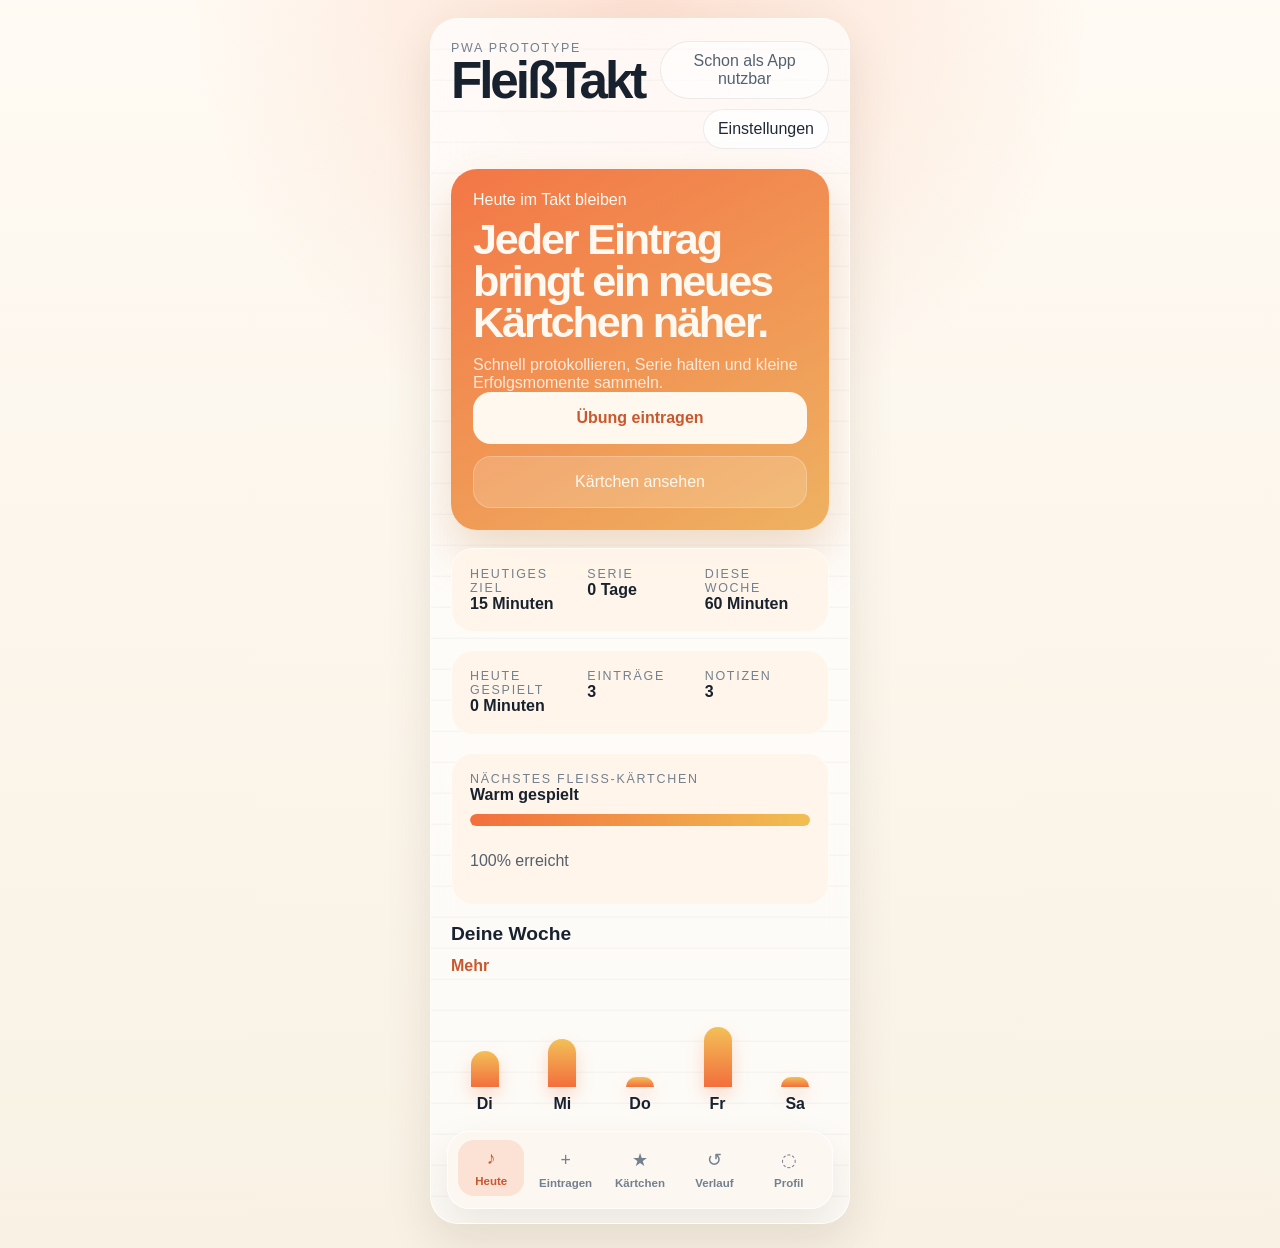
==== index.html @ 3c7abda9 "Initial" ====
<!doctype html>
<html lang="de">
  <head>
    <meta charset="UTF-8" />
    <meta
      name="viewport"
      content="width=device-width, initial-scale=1.0, viewport-fit=cover"
    />
    <meta name="theme-color" content="#f26f3d" />
    <meta
      name="description"
      content="FleißTakt motiviert Musikschüler, ihre tägliche Übezeit zu protokollieren und Fleiß-Kärtchen zu sammeln."
    />
    <link rel="stylesheet" href="./styles.css" />
    <link rel="manifest" href="./manifest.webmanifest" />
    <link rel="icon" href="./icons/icon-192.svg" />
    <title>FleißTakt</title>
  </head>
  <body>
    <div id="root"></div>
    <script src="./version.js"></script>
    <script type="module" src="./app.js"></script>
  </body>
  </html>
---- styles.css ----
:root {
  font-family: "Trebuchet MS", "Segoe UI", sans-serif;
  color: #18222f;
  background:
    radial-gradient(circle at top, rgba(242, 111, 61, 0.18), transparent 32%),
    linear-gradient(180deg, #fffaf3 0%, #f8f1e4 100%);
  color-scheme: light;
  font-synthesis: none;
  text-rendering: optimizeLegibility;
  -webkit-font-smoothing: antialiased;
  -moz-osx-font-smoothing: grayscale;
  --bg-soft: rgba(255, 255, 255, 0.66);
  --surface: rgba(255, 252, 247, 0.82);
  --surface-strong: rgba(255, 248, 238, 0.96);
  --surface-warm: rgba(255, 245, 234, 0.96);
  --ink-soft: #53616f;
  --ink-faint: #73808e;
  --ink-strong: #1f2a36;
  --line: rgba(24, 34, 47, 0.1);
  --accent: #f26f3d;
  --accent-deep: #ca572d;
  --accent-wash: rgba(242, 111, 61, 0.16);
  --gold: #f0c15b;
  --mint: #88c6b0;
  --sky: #8ab6e6;
  --shadow: 0 18px 45px rgba(86, 58, 34, 0.12);
}

* {
  box-sizing: border-box;
}

html,
body,
#root {
  margin: 0;
  min-height: 100%;
}

body {
  min-height: 100vh;
}

button,
input,
select,
textarea {
  font: inherit;
}

button {
  border: 0;
  cursor: pointer;
}

.app-shell {
  min-height: 100vh;
  padding: 18px 14px calc(24px + env(safe-area-inset-bottom));
}

.app-frame {
  position: relative;
  min-height: calc(100vh - 36px);
  border: 1px solid rgba(255, 255, 255, 0.5);
  border-radius: 28px;
  background: var(--bg-soft);
  box-shadow: var(--shadow);
  backdrop-filter: blur(18px);
  overflow: hidden;
}

.app-frame::before {
  content: "";
  position: absolute;
  inset: 0;
  background:
    linear-gradient(135deg, rgba(255, 255, 255, 0.28), transparent 42%),
    repeating-linear-gradient(
      180deg,
      transparent 0,
      transparent 29px,
      rgba(24, 34, 47, 0.03) 30px,
      rgba(24, 34, 47, 0.03) 31px
    );
  pointer-events: none;
}

.topbar,
.screen-area,
.bottom-nav,
.toast {
  position: relative;
  z-index: 1;
}

.topbar {
  display: flex;
  justify-content: space-between;
  align-items: flex-start;
  gap: 16px;
  padding: 22px 20px 12px;
}

.topbar-actions {
  display: grid;
  gap: 10px;
  justify-items: end;
}

.topbar h1 {
  margin: 2px 0 0;
  font-size: clamp(2rem, 7vw, 3.2rem);
  line-height: 0.92;
  letter-spacing: -0.06em;
}

.eyebrow,
.label,
.reward-state {
  margin: 0;
  color: var(--ink-faint);
  font-size: 0.78rem;
  text-transform: uppercase;
  letter-spacing: 0.14em;
}

.ghost-button,
.secondary-button,
.text-button,
.pill,
.nav-item {
  transition:
    transform 180ms ease,
    background-color 180ms ease,
    color 180ms ease,
    border-color 180ms ease;
}

.ghost-button {
  padding: 10px 14px;
  border-radius: 999px;
  background: rgba(255, 255, 255, 0.82);
  color: var(--ink-strong);
  border: 1px solid rgba(24, 34, 47, 0.08);
}

.ghost-button.is-disabled {
  background: rgba(255, 255, 255, 0.58);
  color: var(--ink-soft);
  cursor: default;
}

.screen-area {
  padding: 8px 20px 110px;
}

.screen {
  display: grid;
  gap: 18px;
  animation: screen-in 320ms ease;
}

.hero-panel {
  padding: 22px;
  border-radius: 26px;
  background:
    linear-gradient(150deg, rgba(242, 111, 61, 0.95), rgba(236, 168, 78, 0.88)),
    var(--surface-strong);
  color: #fff9f2;
  box-shadow: 0 24px 50px rgba(190, 104, 35, 0.24);
}

.hero-panel h2 {
  margin: 10px 0 12px;
  font-size: clamp(1.8rem, 8vw, 2.7rem);
  line-height: 0.96;
  letter-spacing: -0.05em;
}

.hero-kicker {
  line-height: 1.15;
}

.hero-kicker,
.hero-copy,
.section-head p,
.history-row p,
.reward-card p,
.profile-line span {
  margin: 0;
}

.hero-copy,
.section-head p,
.history-row p,
.reward-card p {
  color: rgba(255, 249, 242, 0.84);
}

.hero-actions,
.daily-focus,
.section-head,
.profile-stack,
.history-list,
.field,
.card-grid,
.mentor-notes,
.mentor-panel,
.mentor-actions,
.settings-form {
  display: grid;
  gap: 12px;
}

.primary-button,
.secondary-button,
.save-button {
  min-height: 52px;
  border-radius: 18px;
  padding: 14px 18px;
}

.primary-button {
  background: #fff8ee;
  color: var(--accent-deep);
  font-weight: 700;
}

.secondary-button {
  background: rgba(255, 248, 238, 0.18);
  color: #fff8ee;
  border: 1px solid rgba(255, 248, 238, 0.26);
}

.daily-focus,
.progress-band,
.screen-log,
.screen-history,
.screen-profile {
  padding: 18px;
  border-radius: 22px;
  background: var(--surface-warm);
  border: 1px solid rgba(255, 255, 255, 0.6);
}

.daily-focus {
  grid-template-columns: repeat(3, 1fr);
}

.daily-focus div {
  min-width: 0;
}

.daily-focus strong,
.progress-copy strong,
.bar-column strong,
.history-row strong,
.profile-line strong {
  font-size: 1rem;
  line-height: 1.15;
  overflow-wrap: break-word;
}

.progress-band {
  display: grid;
  gap: 10px;
}

.progress-track {
  height: 12px;
  border-radius: 999px;
  background: rgba(24, 34, 47, 0.08);
  overflow: hidden;
}

.progress-track span {
  display: block;
  height: 100%;
  border-radius: inherit;
  background: linear-gradient(90deg, var(--accent), #f1be53);
}

.progress-note,
.field,
.section-head p,
.history-row p,
.profile-line span,
.field span {
  color: var(--ink-soft);
}

.mini-timeline {
  display: grid;
  gap: 12px;
}

.section-head {
  align-items: end;
}

.section-head h2,
.section-head h3 {
  margin: 0;
  font-size: 1.2rem;
  line-height: 1.15;
}

.text-button {
  justify-self: start;
  padding: 0;
  background: transparent;
  color: var(--accent-deep);
  font-weight: 700;
}

.timeline-bars {
  display: grid;
  grid-template-columns: repeat(5, 1fr);
  gap: 10px;
  align-items: end;
  min-height: 126px;
}

.bar-column {
  display: grid;
  justify-items: center;
  gap: 8px;
}

.bar-fill {
  width: 100%;
  max-width: 28px;
  border-radius: 999px 999px 12px 12px;
  background: linear-gradient(180deg, #f3c057 0%, #f26f3d 100%);
  box-shadow: 0 8px 18px rgba(242, 111, 61, 0.24);
}

.field {
  gap: 10px;
}

.field span {
  color: var(--ink-soft);
  font-weight: 700;
}

select,
textarea,
input[type="text"],
input[type="range"] {
  width: 100%;
}

select,
textarea,
input[type="text"] {
  padding: 14px 16px;
  border: 1px solid var(--line);
  border-radius: 16px;
  background: rgba(255, 255, 255, 0.7);
  color: #23303d;
}

textarea {
  resize: vertical;
}

input[type="range"] {
  accent-color: var(--accent);
}

.range-value {
  color: var(--accent-deep);
}

.pill-row {
  display: flex;
  flex-wrap: wrap;
  gap: 10px;
}

.pill {
  padding: 11px 14px;
  border-radius: 999px;
  background: rgba(255, 255, 255, 0.72);
  color: var(--ink-soft);
  border: 1px solid transparent;
}

.pill.is-active {
  background: var(--accent);
  color: white;
}

.card-grid {
  grid-template-columns: repeat(2, minmax(0, 1fr));
  align-items: stretch;
}

.album-strip {
  display: grid;
  grid-template-columns: repeat(2, minmax(0, 1fr));
  gap: 10px;
}

.album-chip {
  display: grid;
  gap: 6px;
  padding: 12px 14px;
  border-radius: 18px;
  border: 1px solid rgba(255, 255, 255, 0.55);
  box-shadow: 0 8px 18px rgba(59, 65, 75, 0.08);
}

.album-chip span {
  font-size: 1.2rem;
}

.album-chip strong {
  font-size: 0.82rem;
}

.album-chip.is-locked {
  opacity: 0.6;
  filter: grayscale(0.3);
}

.reward-card {
  min-height: 188px;
  padding: 14px;
  border-radius: 22px;
  display: grid;
  align-content: start;
  gap: 6px;
  color: #1f2a36;
  box-shadow: 0 16px 24px rgba(59, 65, 75, 0.08);
  position: relative;
  overflow: hidden;
  border: 1px solid rgba(24, 34, 47, 0.06);
}

.reward-card h3 {
  margin: 0;
  font-size: 1rem;
  line-height: 1.1;
  color: var(--ink-strong);
}

.reward-topline {
  display: grid;
  grid-template-columns: minmax(0, 1fr) fit-content(58px);
  align-items: start;
  gap: 6px;
  padding-right: 2px;
}

.reward-rarity {
  padding: 4px 7px;
  border-radius: 999px;
  background: rgba(255, 255, 255, 0.88);
  color: var(--ink-strong);
  font-size: 0.62rem;
  text-transform: uppercase;
  letter-spacing: 0.04em;
  white-space: nowrap;
  justify-self: end;
}

.reward-symbol {
  position: absolute;
  top: 50px;
  right: 14px;
  font-size: 1.65rem;
  line-height: 1;
  color: rgba(31, 42, 54, 0.88);
  opacity: 0.72;
}

.reward-copy {
  display: grid;
  gap: 6px;
  max-width: calc(100% - 60px);
  padding-top: 26px;
}

.reward-progress {
  color: rgba(31, 42, 54, 0.72);
  font-weight: 700;
  line-height: 1.2;
}

.reward-card p {
  color: rgba(31, 42, 54, 0.8);
  overflow-wrap: break-word;
  line-height: 1.18;
}

.reward-state {
  min-width: 0;
  font-size: 0.7rem;
  letter-spacing: 0.04em;
  line-height: 1.08;
  max-width: none;
  overflow-wrap: normal;
  word-break: normal;
  hyphens: manual;
  text-wrap: balance;
}

.reward-card.is-locked {
  opacity: 0.6;
  filter: saturate(0.8);
}

.reward-card.is-unlocked::after {
  content: "";
  position: absolute;
  inset: auto -10% -30% auto;
  width: 90px;
  height: 90px;
  border-radius: 50%;
  background: rgba(255, 255, 255, 0.22);
}

@media (max-width: 380px) {
  .card-grid {
    gap: 8px;
  }

  .reward-card {
    min-height: 178px;
    padding: 12px;
  }

  .reward-copy {
    max-width: calc(100% - 54px);
    padding-top: 24px;
  }

  .reward-card h3 {
    font-size: 0.95rem;
  }

  .reward-rarity {
    font-size: 0.58rem;
  }

  .reward-symbol {
    right: 12px;
    font-size: 1.5rem;
  }
}

.accent-apricot {
  background: linear-gradient(180deg, #ffe2d3, #ffc7ad);
}

.accent-gold {
  background: linear-gradient(180deg, #ffeebf, #f4cf74);
}

.accent-sky {
  background: linear-gradient(180deg, #dbe9f8, #b7d4f0);
}

.accent-mint {
  background: linear-gradient(180deg, #def4ea, #b6e1cf);
}

.history-row,
.profile-line {
  display: flex;
  align-items: center;
  justify-content: space-between;
  gap: 16px;
  padding: 14px 0;
  border-bottom: 1px solid rgba(24, 34, 47, 0.08);
}

.history-row {
  align-items: flex-start;
}

.history-row div,
.profile-line span,
.profile-line strong {
  min-width: 0;
}

.history-row span,
.profile-line strong {
  text-align: right;
}

.history-row:last-child,
.profile-line:last-child {
  border-bottom: 0;
}

.mentor-panel {
  padding: 18px;
  border-radius: 22px;
  background: rgba(255, 250, 244, 0.92);
  border: 1px solid rgba(255, 255, 255, 0.7);
}

.mentor-card {
  padding: 14px 16px;
  border-radius: 18px;
  background: rgba(255, 255, 255, 0.88);
  color: var(--ink-soft);
  border: 1px solid rgba(24, 34, 47, 0.06);
}

.mentor-card strong {
  display: block;
  margin-bottom: 6px;
  color: #1f2a36;
}

.mentor-card p {
  margin: 0;
  line-height: 1.3;
}

.mentor-actions {
  grid-template-columns: repeat(2, minmax(0, 1fr));
}

.settings-dialog {
  width: min(92vw, 520px);
  border: 0;
  padding: 0;
  background: transparent;
}

.settings-dialog::backdrop {
  background: rgba(31, 42, 54, 0.34);
  backdrop-filter: blur(6px);
}

.settings-sheet {
  display: grid;
  gap: 18px;
  padding: 22px;
  border-radius: 26px;
  background: rgba(255, 249, 241, 0.98);
  border: 1px solid rgba(255, 255, 255, 0.82);
  box-shadow: 0 28px 48px rgba(31, 42, 54, 0.18);
}

.settings-block {
  display: grid;
  gap: 12px;
  padding: 18px;
  border-radius: 20px;
  background: rgba(255, 255, 255, 0.76);
  border: 1px solid rgba(24, 34, 47, 0.06);
}

.settings-block h3 {
  margin: 0;
  font-size: 1rem;
}

.settings-copy,
.settings-status {
  margin: 0;
  color: var(--ink-soft);
  line-height: 1.4;
}

.settings-status[data-state="ready"] {
  color: #176c43;
}

.settings-status[data-state="error"] {
  color: #a63d2f;
}

.settings-actions {
  display: grid;
  grid-template-columns: repeat(2, minmax(0, 1fr));
  gap: 10px;
}

.settings-actions-close {
  grid-template-columns: 1fr;
}

.settings-file-label {
  display: grid;
  place-items: center;
  text-align: center;
}

.secondary-action {
  min-height: 48px;
  padding: 12px 16px;
  border-radius: 16px;
  background: rgba(255, 255, 255, 0.92);
  color: var(--accent-deep);
  font-weight: 700;
  border: 1px solid rgba(24, 34, 47, 0.08);
}

.share-action {
  min-height: 48px;
  padding: 12px 16px;
  border-radius: 16px;
  background: rgba(255, 255, 255, 0.92);
  color: var(--accent-deep);
  font-weight: 700;
  border: 1px solid rgba(24, 34, 47, 0.08);
}

.bottom-nav {
  position: absolute;
  left: 16px;
  right: 16px;
  bottom: 14px;
  display: grid;
  grid-template-columns: repeat(5, 1fr);
  gap: 8px;
  padding: 10px;
  border-radius: 22px;
  background: rgba(252, 247, 240, 0.92);
  border: 1px solid rgba(255, 255, 255, 0.8);
  box-shadow: 0 18px 40px rgba(70, 47, 27, 0.1);
}

.nav-item {
  display: grid;
  justify-items: center;
  gap: 6px;
  padding: 8px 4px;
  border-radius: 16px;
  background: transparent;
  color: var(--ink-faint);
}

.nav-item span {
  font-size: 1.1rem;
}

.nav-item strong {
  font-size: 0.72rem;
  line-height: 1.1;
}

.nav-item.is-active {
  background: var(--accent-wash);
  color: var(--accent-deep);
  transform: translateY(-2px);
}

.toast {
  position: absolute;
  left: 20px;
  right: 20px;
  bottom: 104px;
  padding: 14px 16px;
  border-radius: 16px;
  background: #1f2a36;
  color: #fff9f2;
  box-shadow: 0 14px 28px rgba(31, 42, 54, 0.24);
  animation: toast-in 320ms ease;
}

.is-celebrating .hero-panel {
  animation: pulse 520ms ease;
}

@keyframes screen-in {
  from {
    opacity: 0;
    transform: translateY(10px);
  }

  to {
    opacity: 1;
    transform: translateY(0);
  }
}

@keyframes toast-in {
  from {
    opacity: 0;
    transform: translateY(12px);
  }

  to {
    opacity: 1;
    transform: translateY(0);
  }
}

@keyframes pulse {
  0%,
  100% {
    transform: scale(1);
  }

  50% {
    transform: scale(1.015);
  }
}

@media (min-width: 700px) {
  .app-shell {
    display: grid;
    place-items: center;
  }

  .app-frame {
    width: 420px;
    min-height: 860px;
  }
}

@media (max-width: 380px) {
  .screen-area {
    padding: 8px 16px 110px;
  }

  .topbar {
    padding: 18px 16px 10px;
  }

  .hero-panel,
  .daily-focus,
  .progress-band,
  .screen-log,
  .screen-history,
  .screen-profile,
  .mentor-panel {
    padding: 14px;
    border-radius: 20px;
  }

  .hero-panel h2 {
    font-size: 1.55rem;
  }

  .daily-focus {
    grid-template-columns: 1fr;
    gap: 10px;
  }

  .daily-focus strong,
  .progress-copy strong,
  .history-row strong,
  .profile-line strong {
    font-size: 0.95rem;
  }

  .history-row,
  .profile-line {
    gap: 10px;
    padding: 12px 0;
  }

  .history-row p,
  .profile-line span,
  .section-head p,
  .mentor-card p {
    font-size: 0.92rem;
  }

  .bottom-nav {
    left: 12px;
    right: 12px;
    bottom: 12px;
    gap: 4px;
    padding: 8px;
  }

  .nav-item {
    gap: 4px;
    padding: 8px 2px;
  }

  .nav-item strong {
    font-size: 0.66rem;
  }

  .mentor-actions {
    grid-template-columns: 1fr;
  }

  .topbar-actions,
  .settings-actions {
    grid-template-columns: 1fr;
  }

  .topbar-actions {
    justify-items: stretch;
  }
}
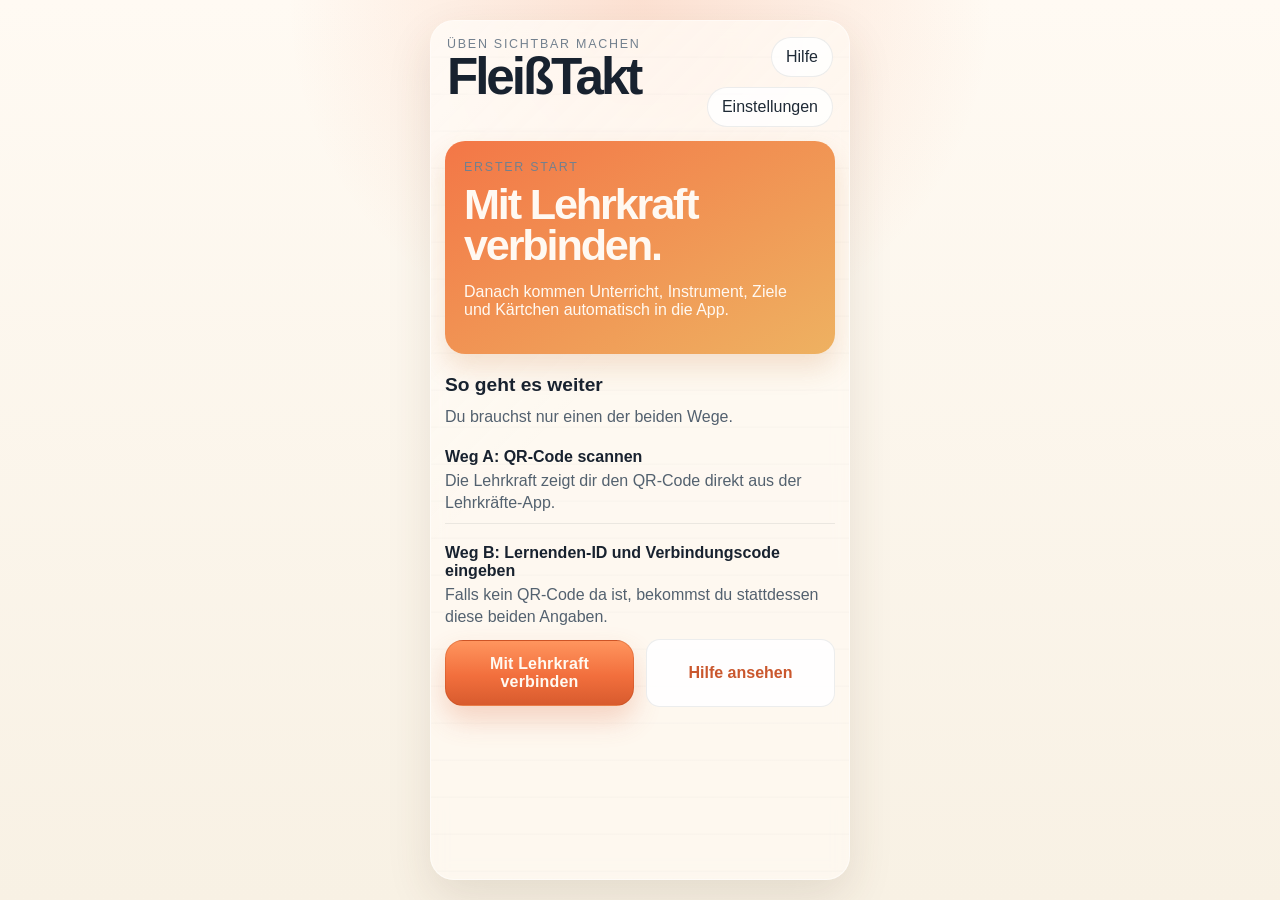
==== commit 1c3a711c: "Pilot!" ====
--- a/index.html
+++ b/index.html
@@ -9,11 +9,12 @@
     <meta name="theme-color" content="#f26f3d" />
     <meta
       name="description"
-      content="FleißTakt motiviert Musikschüler, ihre tägliche Übezeit zu protokollieren und Fleiß-Kärtchen zu sammeln."
+      content="FleißTakt motiviert Musiklernende, ihre tägliche Übezeit zu protokollieren und Fleiß-Kärtchen zu sammeln."
     />
     <link rel="stylesheet" href="./styles.css" />
     <link rel="manifest" href="./manifest.webmanifest" />
-    <link rel="icon" href="./icons/icon-192.svg" />
+    <link rel="icon" type="image/svg+xml" href="./icons/favicon.svg" />
+    <link rel="alternate icon" href="./icons/icon-192.svg" />
     <title>FleißTakt</title>
   </head>
   <body>
--- a/styles.css
+++ b/styles.css
@@ -41,6 +41,10 @@
   min-height: 100vh;
 }
 
+body.is-modal-open {
+  overflow: hidden;
+}
+
 button,
 input,
 select,
@@ -55,17 +59,17 @@
 
 .app-shell {
   min-height: 100vh;
-  padding: 18px 14px calc(24px + env(safe-area-inset-bottom));
+  padding: 0 0 calc(10px + env(safe-area-inset-bottom));
 }
 
 .app-frame {
   position: relative;
-  min-height: calc(100vh - 36px);
-  border: 1px solid rgba(255, 255, 255, 0.5);
-  border-radius: 28px;
-  background: var(--bg-soft);
-  box-shadow: var(--shadow);
-  backdrop-filter: blur(18px);
+  min-height: 100vh;
+  border: 0;
+  border-radius: 0;
+  background: rgba(255, 250, 243, 0.72);
+  box-shadow: none;
+  backdrop-filter: blur(8px);
   overflow: hidden;
 }
 
@@ -78,9 +82,9 @@
     repeating-linear-gradient(
       180deg,
       transparent 0,
-      transparent 29px,
-      rgba(24, 34, 47, 0.03) 30px,
-      rgba(24, 34, 47, 0.03) 31px
+      transparent 35px,
+      rgba(24, 34, 47, 0.016) 36px,
+      rgba(24, 34, 47, 0.016) 37px
     );
   pointer-events: none;
 }
@@ -97,8 +101,8 @@
   display: flex;
   justify-content: space-between;
   align-items: flex-start;
-  gap: 16px;
-  padding: 22px 20px 12px;
+  gap: 12px;
+  padding: 16px 16px 8px;
 }
 
 .topbar-actions {
@@ -151,23 +155,23 @@
 }
 
 .screen-area {
-  padding: 8px 20px 110px;
+  padding: 6px 14px 100px;
 }
 
 .screen {
   display: grid;
-  gap: 18px;
+  gap: 14px;
   animation: screen-in 320ms ease;
 }
 
 .hero-panel {
-  padding: 22px;
-  border-radius: 26px;
+  padding: 19px;
+  border-radius: 20px;
   background:
     linear-gradient(150deg, rgba(242, 111, 61, 0.95), rgba(236, 168, 78, 0.88)),
     var(--surface-strong);
   color: #fff9f2;
-  box-shadow: 0 24px 50px rgba(190, 104, 35, 0.24);
+  box-shadow: 0 14px 28px rgba(190, 104, 35, 0.18);
 }
 
 .hero-panel h2 {
@@ -218,12 +222,52 @@
   min-height: 52px;
   border-radius: 18px;
   padding: 14px 18px;
+  margin: 1px 0;
 }
 
 .primary-button {
   background: #fff8ee;
   color: var(--accent-deep);
   font-weight: 700;
+}
+
+.connect-cta-button {
+  border: 1px solid rgba(177, 66, 20, 0.28);
+  background: linear-gradient(180deg, #ff955e 0%, #f26f3d 54%, #d85b2e 100%);
+  color: #fffaf2;
+  font-weight: 800;
+  letter-spacing: 0.01em;
+  box-shadow: 0 14px 28px rgba(216, 91, 46, 0.24);
+}
+
+.connect-cta-button:hover,
+.connect-cta-button:focus-visible {
+  transform: translateY(-1px);
+  box-shadow: 0 18px 32px rgba(216, 91, 46, 0.28);
+}
+
+.save-button {
+  display: inline-flex;
+  justify-content: center;
+  align-items: center;
+  width: 100%;
+  border: 1px solid rgba(155, 63, 27, 0.26);
+  background: linear-gradient(180deg, #ff8d57 0%, #f26f3d 52%, #d85b2e 100%);
+  color: #fffdf8;
+  font-weight: 800;
+  letter-spacing: 0.01em;
+  text-shadow: 0 1px 0 rgba(120, 43, 16, 0.24);
+  box-shadow:
+    0 18px 28px rgba(216, 91, 46, 0.28),
+    inset 0 1px 0 rgba(255, 255, 255, 0.24);
+}
+
+.save-button:hover,
+.save-button:focus-visible {
+  transform: translateY(-1px);
+  box-shadow:
+    0 22px 34px rgba(216, 91, 46, 0.34),
+    inset 0 1px 0 rgba(255, 255, 255, 0.3);
 }
 
 .secondary-button {
@@ -237,18 +281,57 @@
 .screen-log,
 .screen-history,
 .screen-profile {
-  padding: 18px;
-  border-radius: 22px;
-  background: var(--surface-warm);
-  border: 1px solid rgba(255, 255, 255, 0.6);
+  padding: 14px 0;
+  border-radius: 0;
+  background: transparent;
+  border: 0;
+}
+
+.stats-strip {
+  display: grid;
+  gap: 10px;
+}
+
+.stats-strip-primary {
+  grid-template-columns: repeat(3, minmax(0, 1fr));
+}
+
+.stat-pill {
+  min-width: 0;
+  padding: 12px 14px;
+  border-radius: 16px;
+  background: rgba(255, 255, 255, 0.78);
+  border: 1px solid rgba(24, 34, 47, 0.06);
+}
+
+.stat-pill strong,
+.stat-line strong {
+  font-size: 1rem;
+  line-height: 1.15;
+  overflow-wrap: break-word;
+}
+
+.stats-strip-secondary {
+  grid-template-columns: repeat(2, minmax(0, 1fr));
+  gap: 0 14px;
+}
+
+.stat-line {
+  min-width: 0;
+  padding: 10px 0 12px;
+  border-bottom: 1px solid rgba(24, 34, 47, 0.08);
 }
 
 .daily-focus {
   grid-template-columns: repeat(3, 1fr);
+  gap: 10px;
+  padding: 0;
 }
 
 .daily-focus div {
   min-width: 0;
+  padding: 10px 0 12px;
+  border-bottom: 1px solid rgba(24, 34, 47, 0.08);
 }
 
 .daily-focus strong,
@@ -264,6 +347,7 @@
 .progress-band {
   display: grid;
   gap: 10px;
+  padding: 4px 0 0;
 }
 
 .progress-track {
@@ -289,6 +373,13 @@
   color: var(--ink-soft);
 }
 
+.field-hint,
+.profile-note {
+  margin: 0;
+  color: var(--ink-faint);
+  line-height: 1.35;
+}
+
 .mini-timeline {
   display: grid;
   gap: 12px;
@@ -316,9 +407,9 @@
 .timeline-bars {
   display: grid;
   grid-template-columns: repeat(5, 1fr);
-  gap: 10px;
+  gap: 8px;
   align-items: end;
-  min-height: 126px;
+  min-height: 112px;
 }
 
 .bar-column {
@@ -344,6 +435,18 @@
   font-weight: 700;
 }
 
+.field-static {
+  width: 100%;
+  padding: 12px 14px;
+  border-radius: 14px;
+  border: 1px solid var(--line);
+  background: rgba(255, 255, 255, 0.68);
+  color: var(--ink);
+  min-height: 48px;
+  display: flex;
+  align-items: center;
+}
+
 select,
 textarea,
 input[type="text"],
@@ -354,10 +457,10 @@
 select,
 textarea,
 input[type="text"] {
-  padding: 14px 16px;
+  padding: 12px 14px;
   border: 1px solid var(--line);
-  border-radius: 16px;
-  background: rgba(255, 255, 255, 0.7);
+  border-radius: 14px;
+  background: rgba(255, 255, 255, 0.82);
   color: #23303d;
 }
 
@@ -380,7 +483,7 @@
 }
 
 .pill {
-  padding: 11px 14px;
+  padding: 9px 12px;
   border-radius: 999px;
   background: rgba(255, 255, 255, 0.72);
   color: var(--ink-soft);
@@ -395,21 +498,51 @@
 .card-grid {
   grid-template-columns: repeat(2, minmax(0, 1fr));
   align-items: stretch;
+  gap: 10px;
 }
 
 .album-strip {
   display: grid;
   grid-template-columns: repeat(2, minmax(0, 1fr));
-  gap: 10px;
+  gap: 8px;
+}
+
+.cards-hero {
+  display: grid;
+  gap: 12px;
+  padding: 14px;
+  border-radius: 20px;
+  background: rgba(255, 248, 238, 0.84);
+  border: 1px solid rgba(24, 34, 47, 0.06);
+}
+
+.cards-hero-copy {
+  display: grid;
+  gap: 6px;
+}
+
+.cards-hero-copy h3,
+.cards-hero-copy p {
+  margin: 0;
+}
+
+.cards-hero-copy h3 {
+  font-size: 1.3rem;
+  line-height: 1.02;
+  letter-spacing: -0.04em;
+}
+
+.cards-hero-copy p:last-child {
+  color: var(--ink-soft);
 }
 
 .album-chip {
   display: grid;
-  gap: 6px;
-  padding: 12px 14px;
-  border-radius: 18px;
+  gap: 4px;
+  padding: 10px 12px;
+  border-radius: 14px;
   border: 1px solid rgba(255, 255, 255, 0.55);
-  box-shadow: 0 8px 18px rgba(59, 65, 75, 0.08);
+  box-shadow: none;
 }
 
 .album-chip span {
@@ -427,13 +560,13 @@
 
 .reward-card {
   min-height: 188px;
-  padding: 14px;
-  border-radius: 22px;
+  padding: 12px;
+  border-radius: 18px;
   display: grid;
   align-content: start;
   gap: 6px;
   color: #1f2a36;
-  box-shadow: 0 16px 24px rgba(59, 65, 75, 0.08);
+  box-shadow: 0 10px 18px rgba(59, 65, 75, 0.06);
   position: relative;
   overflow: hidden;
   border: 1px solid rgba(24, 34, 47, 0.06);
@@ -495,6 +628,39 @@
   line-height: 1.18;
 }
 
+.reward-award-note {
+  margin-top: 6px;
+}
+
+.reward-award-note {
+  display: grid;
+  gap: 6px;
+  padding: 12px 14px;
+  border-radius: 18px;
+  background: rgba(255, 255, 255, 0.68);
+  border: 1px solid rgba(31, 42, 54, 0.08);
+  font-style: normal;
+  line-height: 1.45;
+  color: rgba(31, 42, 54, 0.78);
+}
+
+.reward-award-note span {
+  font-size: 0.72rem;
+  letter-spacing: 0.04em;
+  text-transform: uppercase;
+  color: rgba(31, 42, 54, 0.56);
+}
+
+.reward-award-note strong {
+  font-size: 0.88rem;
+  color: rgba(31, 42, 54, 0.88);
+}
+
+.reward-award-note p {
+  margin: 0;
+  color: rgba(31, 42, 54, 0.78);
+}
+
 .reward-state {
   min-width: 0;
   font-size: 0.7rem;
@@ -523,6 +689,11 @@
 }
 
 @media (max-width: 380px) {
+  .stats-strip-primary,
+  .stats-strip-secondary {
+    grid-template-columns: 1fr;
+  }
+
   .card-grid {
     gap: 8px;
   }
@@ -572,8 +743,8 @@
   display: flex;
   align-items: center;
   justify-content: space-between;
-  gap: 16px;
-  padding: 14px 0;
+  gap: 12px;
+  padding: 12px 0;
   border-bottom: 1px solid rgba(24, 34, 47, 0.08);
 }
 
@@ -598,18 +769,19 @@
 }
 
 .mentor-panel {
-  padding: 18px;
-  border-radius: 22px;
-  background: rgba(255, 250, 244, 0.92);
-  border: 1px solid rgba(255, 255, 255, 0.7);
+  padding: 6px 0 0;
+  border-radius: 0;
+  background: transparent;
+  border: 0;
 }
 
 .mentor-card {
-  padding: 14px 16px;
-  border-radius: 18px;
-  background: rgba(255, 255, 255, 0.88);
+  padding: 12px 0;
+  border-radius: 0;
+  background: transparent;
   color: var(--ink-soft);
-  border: 1px solid rgba(24, 34, 47, 0.06);
+  border: 0;
+  border-bottom: 1px solid rgba(24, 34, 47, 0.08);
 }
 
 .mentor-card strong {
@@ -627,11 +799,78 @@
   grid-template-columns: repeat(2, minmax(0, 1fr));
 }
 
+.feedback-panel,
+.feedback-question-list {
+  display: grid;
+  gap: 12px;
+}
+
+.feedback-question-card {
+  gap: 10px;
+}
+
+.feedback-scale {
+  display: grid;
+  grid-template-columns: repeat(5, minmax(0, 1fr));
+  gap: 8px;
+}
+
+.feedback-scale-button {
+  border: 1px solid rgba(24, 34, 47, 0.1);
+  border-radius: 14px;
+  padding: 10px 0;
+  background: rgba(255, 255, 255, 0.78);
+  color: var(--ink-strong);
+  font-weight: 700;
+}
+
+.feedback-scale-button.is-active {
+  background: rgba(242, 111, 61, 0.14);
+  border-color: rgba(242, 111, 61, 0.34);
+  color: var(--accent-deep);
+}
+
+.feedback-scale-labels {
+  display: flex;
+  justify-content: space-between;
+  gap: 12px;
+  font-size: 0.82rem;
+  color: var(--ink-soft);
+}
+
+.feedback-note.is-error {
+  color: #9a3d2d;
+}
+
+.feedback-submit-button {
+  background: linear-gradient(180deg, #5b86b6, #436b98);
+  color: #fffaf3;
+  border: 1px solid rgba(43, 68, 96, 0.9);
+  box-shadow: 0 12px 22px rgba(67, 107, 152, 0.28);
+  cursor: pointer;
+}
+
+.feedback-submit-button:hover,
+.feedback-submit-button:focus-visible {
+  background: linear-gradient(180deg, #678fbc, #4a739f);
+  box-shadow: 0 14px 24px rgba(67, 107, 152, 0.32);
+}
+
+.feedback-submit-button:disabled {
+  background: linear-gradient(180deg, #d7e2ee, #c7d5e4);
+  color: rgba(31, 42, 54, 0.6);
+  border-color: rgba(24, 34, 47, 0.1);
+  box-shadow: none;
+  cursor: default;
+}
+
 .settings-dialog {
   width: min(92vw, 520px);
+  max-height: calc(100vh - 32px);
   border: 0;
   padding: 0;
   background: transparent;
+  margin: auto;
 }
 
 .settings-dialog::backdrop {
@@ -641,26 +880,64 @@
 
 .settings-sheet {
   display: grid;
-  gap: 18px;
-  padding: 22px;
-  border-radius: 26px;
+  gap: 14px;
+  padding: 18px;
+  box-sizing: border-box;
+  border-radius: 22px;
   background: rgba(255, 249, 241, 0.98);
   border: 1px solid rgba(255, 255, 255, 0.82);
-  box-shadow: 0 28px 48px rgba(31, 42, 54, 0.18);
+  box-shadow: 0 18px 28px rgba(31, 42, 54, 0.14);
+  max-height: calc(100vh - 32px);
+  overflow-y: auto;
+  overflow-x: hidden;
+  scrollbar-gutter: stable;
+  overscroll-behavior: contain;
 }
 
 .settings-block {
   display: grid;
-  gap: 12px;
-  padding: 18px;
-  border-radius: 20px;
-  background: rgba(255, 255, 255, 0.76);
-  border: 1px solid rgba(24, 34, 47, 0.06);
+  gap: 10px;
+  padding: 0 0 14px;
+  border-radius: 0;
+  background: transparent;
+  border: 0;
+  border-bottom: 1px solid rgba(24, 34, 47, 0.08);
+}
+
+.settings-block-danger {
+  border-bottom-color: rgba(166, 61, 47, 0.16);
 }
 
 .settings-block h3 {
   margin: 0;
   font-size: 1rem;
+}
+
+.help-list {
+  display: grid;
+  gap: 10px;
+}
+
+.help-step {
+  display: grid;
+  gap: 4px;
+  padding: 10px 0;
+  border-bottom: 1px solid rgba(24, 34, 47, 0.08);
+}
+
+.help-step:last-child {
+  border-bottom: 0;
+  padding-bottom: 0;
+}
+
+.help-step strong,
+.help-step p {
+  margin: 0;
+}
+
+.help-step p {
+  color: var(--ink-soft);
+  line-height: 1.35;
 }
 
 .settings-copy,
@@ -670,6 +947,61 @@
   line-height: 1.4;
 }
 
+.share-card {
+  display: grid;
+  grid-template-columns: auto minmax(0, 1fr);
+  gap: 14px;
+  align-items: center;
+  margin-top: 8px;
+  border: 1px solid rgba(24, 34, 47, 0.08);
+  border-radius: 16px;
+  background: rgba(255, 255, 255, 0.72);
+  padding: 12px 14px;
+}
+
+.share-qr-image {
+  width: 112px;
+  height: 112px;
+  border-radius: 14px;
+  background: #fff;
+  padding: 8px;
+  border: 1px solid rgba(24, 34, 47, 0.08);
+}
+
+.share-card-copy {
+  min-width: 0;
+  display: grid;
+  gap: 8px;
+}
+
+.profile-connection-card {
+  display: grid;
+  gap: 6px;
+  padding: 12px 14px;
+  border-radius: 16px;
+  border: 1px solid rgba(24, 34, 47, 0.08);
+  background: rgba(255, 255, 255, 0.72);
+}
+
+.profile-connection-card p,
+.profile-connection-card small {
+  margin: 0;
+}
+
+.profile-connection-card small {
+  color: var(--ink-soft);
+}
+
+.share-url {
+  display: block;
+  overflow-wrap: anywhere;
+  padding: 10px 12px;
+  border-radius: 14px;
+  background: rgba(242, 111, 61, 0.08);
+  color: var(--ink);
+  font-size: 0.88rem;
+}
+
 .settings-status[data-state="ready"] {
   color: #176c43;
 }
@@ -684,6 +1016,178 @@
   gap: 10px;
 }
 
+.settings-actions-single {
+  grid-template-columns: 1fr;
+}
+
+.settings-connect-form {
+  display: grid;
+  gap: 10px;
+}
+
+.settings-choice-block {
+  display: grid;
+  gap: 4px;
+  padding: 10px 12px;
+  border-radius: 14px;
+  background: rgba(255, 255, 255, 0.54);
+  border: 1px solid rgba(31, 42, 54, 0.08);
+}
+
+.settings-choice-block strong,
+.settings-choice-block p {
+  margin: 0;
+}
+
+.scanner-shell {
+  display: grid;
+  gap: 12px;
+}
+
+.scanner-stage {
+  position: relative;
+  overflow: hidden;
+  border-radius: 22px;
+  min-height: 240px;
+  background:
+    radial-gradient(circle at top, rgba(255, 255, 255, 0.18), transparent 58%),
+    linear-gradient(145deg, #132233, #22344a);
+  border: 1px solid rgba(24, 34, 47, 0.08);
+}
+
+.scanner-stage.is-error {
+  background:
+    radial-gradient(circle at top, rgba(255, 255, 255, 0.14), transparent 58%),
+    linear-gradient(145deg, #4d1f1f, #6b2d25);
+}
+
+.scanner-video {
+  width: 100%;
+  height: 100%;
+  min-height: 240px;
+  object-fit: cover;
+  display: block;
+}
+
+.scanner-frame {
+  position: absolute;
+  inset: 18px;
+  border-radius: 20px;
+  border: 2px solid rgba(255, 250, 243, 0.8);
+  box-shadow:
+    0 0 0 999px rgba(6, 14, 21, 0.24),
+    inset 0 0 0 1px rgba(24, 34, 47, 0.08);
+  pointer-events: none;
+}
+
+.settings-field {
+  gap: 8px;
+}
+
+.confirm-summary {
+  display: grid;
+  gap: 10px;
+}
+
+.confirm-card {
+  display: grid;
+  gap: 6px;
+  padding: 12px 14px;
+  border-radius: 16px;
+  border: 1px solid rgba(24, 34, 47, 0.08);
+  background: rgba(255, 255, 255, 0.72);
+}
+
+.confirm-card-danger {
+  border-color: rgba(166, 61, 47, 0.2);
+  background: rgba(255, 244, 242, 0.92);
+}
+
+.confirm-card p {
+  margin: 0;
+}
+
+.profile-sync-card {
+  display: grid;
+  gap: 6px;
+  padding: 12px 14px;
+  border-radius: 16px;
+  border: 1px solid rgba(24, 34, 47, 0.08);
+  background: rgba(255, 255, 255, 0.72);
+}
+
+.profile-sync-card p,
+.profile-sync-card small {
+  margin: 0;
+  color: var(--ink-soft);
+  line-height: 1.4;
+}
+
+.profile-sync-card.tone-ok {
+  border-color: rgba(27, 123, 79, 0.22);
+  background: rgba(27, 123, 79, 0.09);
+}
+
+.profile-sync-card.tone-pending,
+.profile-sync-card.tone-running {
+  border-color: rgba(242, 111, 61, 0.24);
+  background: rgba(242, 111, 61, 0.1);
+}
+
+.profile-sync-card.tone-error {
+  border-color: rgba(166, 61, 47, 0.24);
+  background: rgba(255, 244, 242, 0.92);
+}
+
+.compact-help-list {
+  gap: 8px;
+}
+
+.compact-help-list .help-step {
+  padding: 10px 12px;
+}
+
+.sync-status-list {
+  display: grid;
+  gap: 10px;
+}
+
+.sync-status-item {
+  display: flex;
+  justify-content: space-between;
+  gap: 12px;
+  align-items: center;
+  padding: 12px 14px;
+  border-radius: 18px;
+  border: 1px solid rgba(24, 34, 47, 0.08);
+  background: rgba(255, 255, 255, 0.72);
+}
+
+.sync-status-item strong,
+.sync-status-item span {
+  display: block;
+}
+
+.sync-status-item span {
+  color: var(--ink-soft);
+  white-space: nowrap;
+}
+
+.sync-status-item.is-running {
+  border-color: rgba(242, 111, 61, 0.24);
+  background: rgba(242, 111, 61, 0.1);
+}
+
+.sync-status-item.is-done {
+  border-color: rgba(27, 123, 79, 0.22);
+  background: rgba(27, 123, 79, 0.09);
+}
+
+.sync-status-item.is-error {
+  border-color: rgba(166, 61, 47, 0.24);
+  background: rgba(255, 244, 242, 0.92);
+}
+
 .settings-actions-close {
   grid-template-columns: 1fr;
 }
@@ -696,12 +1200,39 @@
 
 .secondary-action {
   min-height: 48px;
-  padding: 12px 16px;
-  border-radius: 16px;
+  padding: 11px 14px;
+  border-radius: 14px;
   background: rgba(255, 255, 255, 0.92);
   color: var(--accent-deep);
   font-weight: 700;
   border: 1px solid rgba(24, 34, 47, 0.08);
+}
+
+.sync-action {
+  background: linear-gradient(145deg, #f26f3d, #dc5d30);
+  color: #fffaf3;
+  border-color: rgba(220, 93, 48, 0.22);
+  box-shadow: 0 14px 24px rgba(220, 93, 48, 0.2);
+}
+
+.sync-action[disabled] {
+  background: rgba(242, 111, 61, 0.24);
+  color: rgba(255, 250, 243, 0.82);
+  border-color: rgba(220, 93, 48, 0.14);
+  box-shadow: none;
+}
+
+.primary-action {
+  background: var(--accent);
+  color: #fffaf3;
+  border-color: transparent;
+}
+
+.danger-action {
+  background: linear-gradient(145deg, #c7523e, #a63d2f);
+  color: #fff8f3;
+  border-color: rgba(166, 61, 47, 0.26);
+  box-shadow: 0 14px 24px rgba(166, 61, 47, 0.2);
 }
 
 .share-action {
@@ -716,25 +1247,25 @@
 
 .bottom-nav {
   position: absolute;
-  left: 16px;
-  right: 16px;
-  bottom: 14px;
+  left: 10px;
+  right: 10px;
+  bottom: 10px;
   display: grid;
   grid-template-columns: repeat(5, 1fr);
-  gap: 8px;
-  padding: 10px;
-  border-radius: 22px;
+  gap: 6px;
+  padding: 8px;
+  border-radius: 18px;
   background: rgba(252, 247, 240, 0.92);
   border: 1px solid rgba(255, 255, 255, 0.8);
-  box-shadow: 0 18px 40px rgba(70, 47, 27, 0.1);
+  box-shadow: 0 10px 20px rgba(70, 47, 27, 0.08);
 }
 
 .nav-item {
   display: grid;
   justify-items: center;
-  gap: 6px;
-  padding: 8px 4px;
-  border-radius: 16px;
+  gap: 4px;
+  padding: 8px 2px;
+  border-radius: 14px;
   background: transparent;
   color: var(--ink-faint);
 }
@@ -810,21 +1341,25 @@
   .app-shell {
     display: grid;
     place-items: center;
+    padding: 14px;
   }
 
   .app-frame {
     width: 420px;
     min-height: 860px;
+    border-radius: 24px;
+    border: 1px solid rgba(255, 255, 255, 0.5);
+    box-shadow: var(--shadow);
   }
 }
 
 @media (max-width: 380px) {
   .screen-area {
-    padding: 8px 16px 110px;
+    padding: 6px 12px 96px;
   }
 
   .topbar {
-    padding: 18px 16px 10px;
+    padding: 14px 12px 8px;
   }
 
   .hero-panel,
@@ -834,8 +1369,8 @@
   .screen-history,
   .screen-profile,
   .mentor-panel {
-    padding: 14px;
-    border-radius: 20px;
+    padding: 0;
+    border-radius: 0;
   }
 
   .hero-panel h2 {
@@ -845,6 +1380,11 @@
   .daily-focus {
     grid-template-columns: 1fr;
     gap: 10px;
+  }
+
+  .cards-hero {
+    padding: 12px;
+    border-radius: 16px;
   }
 
   .daily-focus strong,
@@ -868,8 +1408,8 @@
   }
 
   .bottom-nav {
-    left: 12px;
-    right: 12px;
+    left: 8px;
+    right: 8px;
     bottom: 12px;
     gap: 4px;
     padding: 8px;
@@ -893,7 +1433,43 @@
     grid-template-columns: 1fr;
   }
 
+  .share-card {
+    grid-template-columns: 1fr;
+    justify-items: center;
+    text-align: center;
+  }
+
   .topbar-actions {
     justify-items: stretch;
   }
 }
+
+@media (max-width: 520px) {
+  .settings-dialog {
+    width: calc(100vw - 12px);
+    max-width: 420px;
+    max-height: calc(100vh - 12px);
+  }
+
+  .settings-sheet {
+    gap: 12px;
+    padding: 14px 12px;
+    border-radius: 18px;
+    max-height: calc(100vh - 12px);
+  }
+
+  .settings-block {
+    gap: 8px;
+    padding-bottom: 12px;
+  }
+
+  .help-list,
+  .compact-help-list {
+    gap: 6px;
+  }
+
+  .help-step,
+  .compact-help-list .help-step {
+    padding: 8px 10px;
+  }
+}
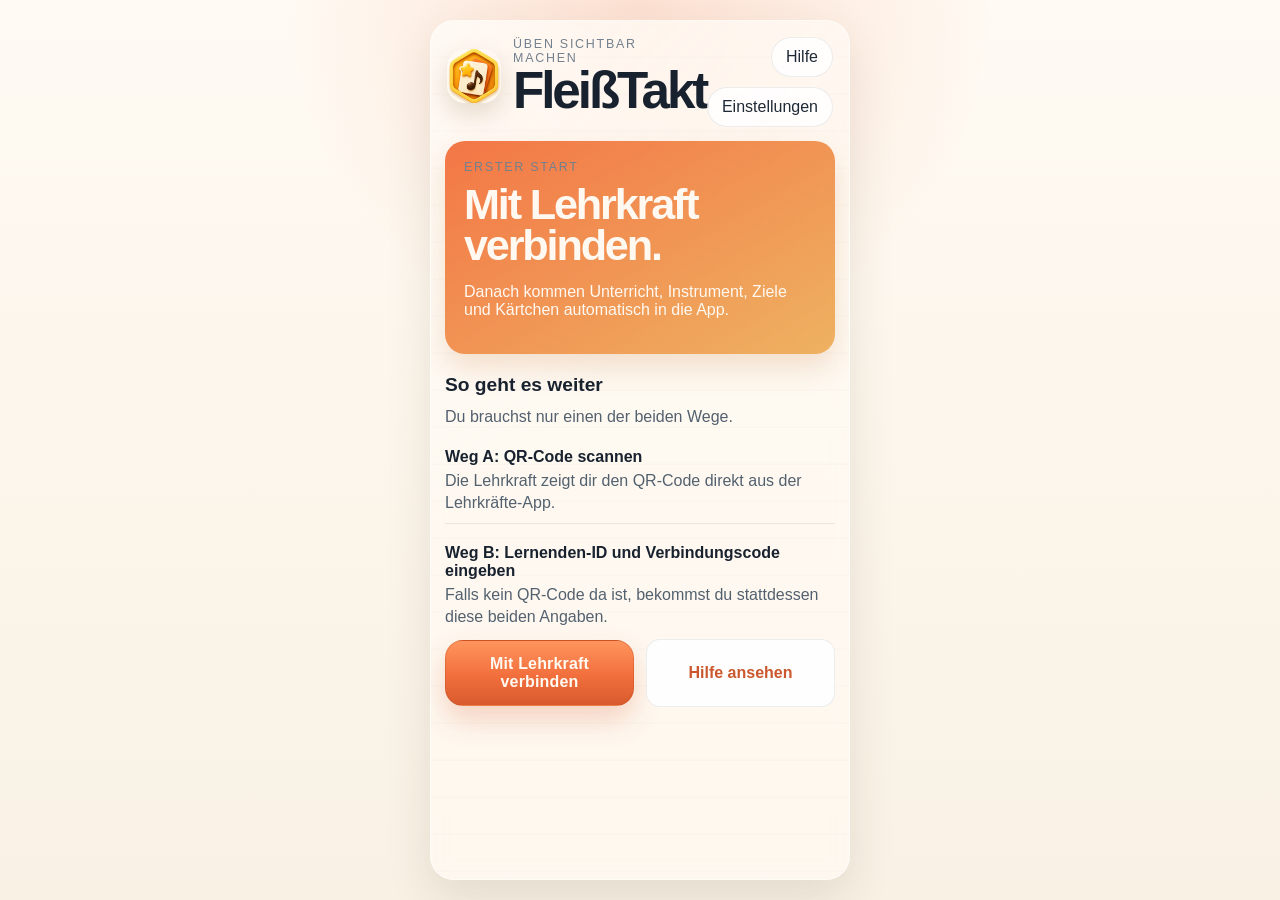
==== commit e0943799: "Noch ein riesiges Backup" ====
--- a/index.html
+++ b/index.html
@@ -11,15 +11,26 @@
       name="description"
       content="FleißTakt motiviert Musiklernende, ihre tägliche Übezeit zu protokollieren und Fleiß-Kärtchen zu sammeln."
     />
+    <meta property="og:title" content="FleißTakt" />
+    <meta property="og:description" content="Motivierende Übe-App für Musiklernende mit Kärtchen, Berichten und Lehrkräfte-Begleitung." />
+    <meta property="og:type" content="website" />
+    <meta property="og:url" content="https://marsrakete.github.io/fleisstakt/" />
+    <meta property="og:image" content="https://marsrakete.github.io/fleisstakt/icons/icon-512.png" />
+    <meta name="twitter:card" content="summary" />
+    <meta name="twitter:title" content="FleißTakt" />
+    <meta name="twitter:description" content="Motivierende Übe-App für Musiklernende mit Kärtchen, Berichten und Lehrkräfte-Begleitung." />
+    <meta name="twitter:image" content="https://marsrakete.github.io/fleisstakt/icons/icon-512.png" />
     <link rel="stylesheet" href="./styles.css" />
     <link rel="manifest" href="./manifest.webmanifest" />
-    <link rel="icon" type="image/svg+xml" href="./icons/favicon.svg" />
-    <link rel="alternate icon" href="./icons/icon-192.svg" />
+    <link rel="icon" type="image/png" sizes="32x32" href="./icons/favicon-32.png" />
+    <link rel="icon" type="image/png" sizes="16x16" href="./icons/favicon-16.png" />
+    <link rel="apple-touch-icon" sizes="180x180" href="./icons/apple-touch-icon.png" />
     <title>FleißTakt</title>
   </head>
   <body>
     <div id="root"></div>
     <script src="./version.js"></script>
+    <script src="./vendor-jsQR.js"></script>
     <script type="module" src="./app.js"></script>
   </body>
   </html>
--- a/styles.css
+++ b/styles.css
@@ -97,12 +97,97 @@
   z-index: 1;
 }
 
+.intro-flight {
+  position: absolute;
+  inset: 0;
+  pointer-events: none;
+  z-index: 2;
+  overflow: hidden;
+}
+
+.intro-flight-note,
+.intro-flight-bee {
+  position: absolute;
+  left: 0;
+  top: 0;
+  opacity: 0;
+  display: inline-block;
+  will-change: transform, opacity;
+  filter: drop-shadow(0 8px 16px rgba(24, 34, 47, 0.18));
+}
+
+.intro-flight-note {
+  font-size: clamp(1.8rem, 6vw, 2.6rem);
+  animation: intro-note-flight var(--intro-duration) ease-in-out forwards;
+  animation-delay: var(--intro-note-delay);
+}
+
+.intro-flight-bee {
+  font-size: clamp(2rem, 6vw, 2.9rem);
+  animation: intro-bee-flight var(--intro-duration) cubic-bezier(0.28, 0.84, 0.42, 1) forwards;
+  animation-delay: var(--intro-bee-delay);
+}
+
+.intro-flight.is-entry-flight .intro-flight-note {
+  animation-name: intro-note-loop-flight;
+}
+
+.intro-flight.is-entry-flight .intro-flight-bee {
+  animation-name: intro-bee-loop-flight;
+}
+
+.ambient-flight {
+  position: absolute;
+  inset: 0;
+  pointer-events: none;
+  z-index: 6;
+  overflow: hidden;
+}
+
+.ambient-flight-note,
+.ambient-flight-bee {
+  position: absolute;
+  left: 0;
+  top: 0;
+  opacity: 0;
+  display: inline-block;
+  will-change: transform, opacity;
+  filter: drop-shadow(0 8px 16px rgba(24, 34, 47, 0.16));
+}
+
+.ambient-flight-note {
+  font-size: clamp(1.55rem, 4vw, 2.2rem);
+  animation: ambient-note-flight var(--ambient-duration) ease-in-out forwards;
+  animation-delay: var(--ambient-note-delay);
+}
+
+.ambient-flight-bee {
+  font-size: clamp(1.75rem, 4.5vw, 2.45rem);
+  animation: ambient-bee-flight var(--ambient-duration) cubic-bezier(0.32, 0.88, 0.42, 1) forwards;
+  animation-delay: var(--ambient-bee-delay);
+}
+
 .topbar {
   display: flex;
   justify-content: space-between;
   align-items: flex-start;
   gap: 12px;
   padding: 16px 16px 8px;
+}
+
+.topbar-brand {
+  display: flex;
+  align-items: center;
+  gap: 12px;
+  min-width: 0;
+}
+
+.topbar-brand-icon {
+  width: 54px;
+  height: 54px;
+  border-radius: 18px;
+  flex: 0 0 auto;
+  box-shadow: 0 10px 24px rgba(110, 72, 24, 0.18);
 }
 
 .topbar-actions {
@@ -199,6 +284,101 @@
 .history-row p,
 .reward-card p {
   color: rgba(255, 249, 242, 0.84);
+}
+
+.timer-card {
+  display: grid;
+  gap: 14px;
+  padding: 16px 0 4px;
+}
+
+.timer-card-copy {
+  display: grid;
+  gap: 6px;
+}
+
+.timer-display {
+  display: grid;
+  gap: 8px;
+}
+
+.timer-card-copy h3,
+.timer-rule,
+.timer-example,
+.timer-hint,
+.timer-status,
+.timer-clock {
+  margin: 0;
+}
+
+.timer-card-copy h3 {
+  font-size: 1.2rem;
+  line-height: 1.08;
+  letter-spacing: -0.03em;
+  color: var(--ink-strong);
+}
+
+.timer-rule {
+  color: var(--accent-deep);
+  font-weight: 700;
+}
+
+.timer-example,
+.timer-hint {
+  color: var(--ink-soft);
+}
+
+.timer-hint {
+  padding-bottom: 12px;
+  border-bottom: 1px solid rgba(24, 34, 47, 0.1);
+  line-height: 1.45;
+}
+
+.timer-status {
+  color: var(--ink-strong);
+}
+
+.timer-clock {
+  font-size: clamp(2rem, 10vw, 3.5rem);
+  line-height: 0.92;
+  letter-spacing: -0.06em;
+  color: var(--ink-strong);
+  font-variant-numeric: tabular-nums;
+  min-height: 1.1em;
+}
+
+.timer-chip-row {
+  display: flex;
+  flex-wrap: wrap;
+  gap: 8px;
+}
+
+.timer-pill {
+  padding-inline: 13px;
+  border-color: rgba(24, 34, 47, 0.08);
+}
+
+.timer-card-actions {
+  display: grid;
+  gap: 10px;
+}
+
+.timer-card-actions-divider {
+  padding-bottom: 12px;
+  border-bottom: 1px solid rgba(24, 34, 47, 0.1);
+}
+
+.timer-card-actions-split {
+  grid-template-columns: repeat(2, minmax(0, 1fr));
+}
+
+.timer-card-actions-split + .timer-hint,
+.timer-display + .timer-card-actions {
+  margin-top: 2px;
+}
+
+.timer-stop-button {
+  color: var(--ink-strong);
 }
 
 .hero-actions,
@@ -507,6 +687,10 @@
   gap: 8px;
 }
 
+.album-strip-empty {
+  margin-top: 12px;
+}
+
 .cards-hero {
   display: grid;
   gap: 12px;
@@ -545,12 +729,70 @@
   box-shadow: none;
 }
 
+.album-chip-card {
+  display: grid;
+  gap: 8px;
+  align-content: start;
+}
+
+.album-chip-card.is-empty {
+  grid-column: 1 / -1;
+}
+
+.album-chip {
+  width: 100%;
+  text-align: left;
+}
+
+.album-chip.is-active {
+  border-color: rgba(31, 42, 54, 0.14);
+  box-shadow: 0 8px 18px rgba(59, 65, 75, 0.08);
+}
+
+.album-chip.album-chip-static {
+  cursor: default;
+}
+
 .album-chip span {
   font-size: 1.2rem;
 }
 
 .album-chip strong {
   font-size: 0.82rem;
+  color: var(--ink-strong);
+}
+
+.album-chip small {
+  color: var(--ink-soft);
+  font-size: 0.74rem;
+  line-height: 1.25;
+}
+
+.album-chip-detail {
+  display: grid;
+  gap: 10px;
+  padding: 12px 14px;
+  border-radius: 16px;
+  background: rgba(255, 255, 255, 0.7);
+  border: 1px solid rgba(31, 42, 54, 0.08);
+}
+
+.album-chip-detail p {
+  margin: 0;
+  color: rgba(31, 42, 54, 0.8);
+  line-height: 1.35;
+}
+
+.album-chip-detail-topline {
+  display: grid;
+  grid-template-columns: minmax(0, 1fr) fit-content(72px);
+  gap: 8px;
+  align-items: start;
+}
+
+.album-chip-progress {
+  font-weight: 700;
+  color: var(--ink-strong);
 }
 
 .album-chip.is-locked {
@@ -874,6 +1116,17 @@
 }
 
 .settings-dialog::backdrop {
+  background: rgba(31, 42, 54, 0.34);
+  backdrop-filter: blur(6px);
+}
+
+.scanner-overlay {
+  position: fixed;
+  inset: 0;
+  z-index: 40;
+  display: grid;
+  place-items: center;
+  padding: 16px;
   background: rgba(31, 42, 54, 0.34);
   backdrop-filter: blur(6px);
 }
@@ -894,6 +1147,10 @@
   overscroll-behavior: contain;
 }
 
+.scanner-sheet {
+  width: min(92vw, 520px);
+}
+
 .settings-block {
   display: grid;
   gap: 10px;
@@ -1025,6 +1282,41 @@
   gap: 10px;
 }
 
+.timer-settings-list {
+  display: grid;
+  gap: 10px;
+}
+
+.settings-toggle {
+  display: grid;
+  grid-template-columns: auto minmax(0, 1fr);
+  gap: 12px;
+  align-items: start;
+  padding: 12px 14px;
+  border-radius: 14px;
+  background: rgba(255, 255, 255, 0.54);
+  border: 1px solid rgba(31, 42, 54, 0.08);
+}
+
+.settings-toggle input {
+  margin: 2px 0 0;
+}
+
+.settings-toggle div {
+  display: grid;
+  gap: 4px;
+}
+
+.settings-toggle strong,
+.settings-toggle span {
+  margin: 0;
+}
+
+.settings-toggle span {
+  color: var(--ink-soft);
+  line-height: 1.35;
+}
+
 .settings-choice-block {
   display: grid;
   gap: 4px;
@@ -1042,6 +1334,28 @@
 .scanner-shell {
   display: grid;
   gap: 12px;
+}
+
+.scanner-debug {
+  display: grid;
+  gap: 6px;
+  padding: 10px 12px;
+  border-radius: 14px;
+  background: rgba(24, 34, 47, 0.08);
+  border: 1px solid rgba(24, 34, 47, 0.08);
+}
+
+.scanner-debug strong {
+  font-size: 0.88rem;
+}
+
+.scanner-debug code {
+  display: block;
+  white-space: pre-wrap;
+  overflow-wrap: anywhere;
+  font-size: 0.76rem;
+  line-height: 1.35;
+  color: var(--ink-soft);
 }
 
 .scanner-stage {
@@ -1289,7 +1603,8 @@
   position: absolute;
   left: 20px;
   right: 20px;
-  bottom: 104px;
+  top: 92px;
+  pointer-events: none;
   padding: 14px 16px;
   border-radius: 16px;
   background: #1f2a36;
@@ -1314,6 +1629,158 @@
   }
 }
 
+@keyframes intro-note-flight {
+  0% {
+    opacity: 0;
+    transform: translate(var(--intro-start-x), var(--intro-start-y)) rotate(var(--intro-note-rotate-start)) scale(0.84);
+  }
+  10% {
+    opacity: 1;
+  }
+  55% {
+    opacity: 1;
+    transform: translate(var(--intro-mid-x), var(--intro-mid-y)) rotate(var(--intro-note-rotate-mid)) scale(1.04);
+  }
+  100% {
+    opacity: 0;
+    transform: translate(var(--intro-end-x), var(--intro-end-y)) rotate(var(--intro-note-rotate-end)) scale(0.94);
+  }
+}
+
+@keyframes intro-bee-flight {
+  0% {
+    opacity: 0;
+    transform: translate(calc(var(--intro-start-x) - 5vw), calc(var(--intro-start-y) + 1.5vh)) rotate(var(--intro-bee-rotate-start)) scale(0.72);
+  }
+  14% {
+    opacity: 1;
+  }
+  54% {
+    opacity: 1;
+    transform: translate(calc(var(--intro-mid-x) - 7vw), calc(var(--intro-mid-y) + 1vh)) rotate(var(--intro-bee-rotate-mid)) scale(1);
+  }
+  100% {
+    opacity: 0;
+    transform: translate(calc(var(--intro-end-x) - 6vw), calc(var(--intro-end-y) + 1vh)) rotate(var(--intro-bee-rotate-end)) scale(0.8);
+  }
+}
+
+@keyframes intro-note-loop-flight {
+  0% {
+    opacity: 0;
+    transform: translate(var(--intro-start-x), var(--intro-start-y)) rotate(var(--intro-note-rotate-start)) scale(0.84);
+  }
+  12% {
+    opacity: 1;
+  }
+  32% {
+    opacity: 1;
+    transform: translate(calc(var(--intro-mid-x) - var(--intro-loop-radius-x)), var(--intro-mid-y)) rotate(var(--intro-note-rotate-mid)) scale(1.02);
+  }
+  44% {
+    transform: translate(var(--intro-mid-x), calc(var(--intro-mid-y) - var(--intro-loop-radius-y))) rotate(calc(var(--intro-note-rotate-mid) - 12deg)) scale(1.05);
+  }
+  56% {
+    transform: translate(calc(var(--intro-mid-x) + var(--intro-loop-radius-x)), var(--intro-mid-y)) rotate(calc(var(--intro-note-rotate-mid) + 12deg)) scale(1.03);
+  }
+  68% {
+    transform: translate(var(--intro-mid-x), calc(var(--intro-mid-y) + var(--intro-loop-radius-y))) rotate(calc(var(--intro-note-rotate-mid) + 20deg)) scale(1);
+  }
+  80% {
+    opacity: 1;
+    transform: translate(calc(var(--intro-mid-x) - var(--intro-loop-radius-x)), var(--intro-mid-y)) rotate(var(--intro-note-rotate-mid)) scale(0.99);
+  }
+  100% {
+    opacity: 0;
+    transform: translate(var(--intro-end-x), var(--intro-end-y)) rotate(var(--intro-note-rotate-end)) scale(0.94);
+  }
+}
+
+@keyframes intro-bee-loop-flight {
+  0% {
+    opacity: 0;
+    transform: translate(calc(var(--intro-start-x) - 5vw), calc(var(--intro-start-y) + 1.5vh)) rotate(var(--intro-bee-rotate-start)) scale(0.72);
+  }
+  16% {
+    opacity: 1;
+  }
+  34% {
+    opacity: 1;
+    transform: translate(calc(var(--intro-mid-x) - var(--intro-loop-radius-x) - 2.6vw), calc(var(--intro-mid-y) + 1vh)) rotate(var(--intro-bee-rotate-mid)) scale(0.96);
+  }
+  46% {
+    transform: translate(calc(var(--intro-mid-x) - 0.8vw), calc(var(--intro-mid-y) - var(--intro-loop-radius-y) - 1.2vh)) rotate(calc(var(--intro-bee-rotate-mid) - 18deg)) scale(1.02);
+  }
+  58% {
+    transform: translate(calc(var(--intro-mid-x) + var(--intro-loop-radius-x) - 2vw), calc(var(--intro-mid-y) + 1vh)) rotate(calc(var(--intro-bee-rotate-mid) + 18deg)) scale(1);
+  }
+  70% {
+    transform: translate(calc(var(--intro-mid-x) - 0.8vw), calc(var(--intro-mid-y) + var(--intro-loop-radius-y) + 1.6vh)) rotate(calc(var(--intro-bee-rotate-mid) + 26deg)) scale(0.95);
+  }
+  82% {
+    opacity: 1;
+    transform: translate(calc(var(--intro-mid-x) - var(--intro-loop-radius-x) - 2.6vw), calc(var(--intro-mid-y) + 1vh)) rotate(var(--intro-bee-rotate-mid)) scale(0.94);
+  }
+  100% {
+    opacity: 0;
+    transform: translate(calc(var(--intro-end-x) - 6vw), calc(var(--intro-end-y) + 1vh)) rotate(var(--intro-bee-rotate-end)) scale(0.8);
+  }
+}
+
+@keyframes ambient-note-flight {
+  0% {
+    opacity: 0;
+    transform: translate(var(--ambient-start-x), var(--ambient-start-y)) rotate(var(--ambient-note-rotate-start)) scale(0.8);
+  }
+  10% {
+    opacity: 1;
+  }
+  42% {
+    opacity: 1;
+    transform: translate(var(--ambient-mid-x), var(--ambient-mid-y)) rotate(var(--ambient-note-rotate-mid)) scale(1);
+  }
+  54% {
+    transform: translate(calc(var(--ambient-stick-x) - var(--ambient-loop-radius-x)), calc(var(--ambient-stick-y) - var(--ambient-loop-radius-y))) rotate(calc(var(--ambient-note-rotate-mid) - 6deg)) scale(0.98);
+  }
+  60% {
+    transform: translate(calc(var(--ambient-stick-x) + var(--ambient-loop-radius-x)), calc(var(--ambient-stick-y) + var(--ambient-loop-radius-y))) rotate(calc(var(--ambient-note-rotate-mid) + 8deg)) scale(1.03);
+  }
+  68% {
+    transform: translate(calc(var(--ambient-stick-x) + var(--ambient-repel-x)), calc(var(--ambient-stick-y) + var(--ambient-repel-y))) rotate(calc(var(--ambient-note-rotate-mid) - 4deg)) scale(0.96);
+  }
+  100% {
+    opacity: 0;
+    transform: translate(var(--ambient-end-x), var(--ambient-end-y)) rotate(var(--ambient-note-rotate-end)) scale(0.82);
+  }
+}
+
+@keyframes ambient-bee-flight {
+  0% {
+    opacity: 0;
+    transform: translate(calc(var(--ambient-start-x) - 22px), calc(var(--ambient-start-y) + 12px)) rotate(var(--ambient-bee-rotate-start)) scale(0.72);
+  }
+  12% {
+    opacity: 1;
+  }
+  44% {
+    opacity: 1;
+    transform: translate(calc(var(--ambient-mid-x) - 18px), calc(var(--ambient-mid-y) + 16px)) rotate(var(--ambient-bee-rotate-mid)) scale(1);
+  }
+  52% {
+    transform: translate(calc(var(--ambient-stick-x) - 24px), calc(var(--ambient-stick-y) + 12px)) rotate(calc(var(--ambient-bee-rotate-mid) - 10deg)) scale(0.98);
+  }
+  58% {
+    transform: translate(calc(var(--ambient-stick-x) + 4px), calc(var(--ambient-stick-y) + 18px)) rotate(calc(var(--ambient-bee-rotate-mid) + 14deg)) scale(1.04);
+  }
+  66% {
+    transform: translate(calc(var(--ambient-stick-x) + var(--ambient-repel-x) - 10px), calc(var(--ambient-stick-y) + var(--ambient-repel-y) + 10px)) rotate(calc(var(--ambient-bee-rotate-mid) - 8deg)) scale(0.92);
+  }
+  100% {
+    opacity: 0;
+    transform: translate(calc(var(--ambient-end-x) - 18px), calc(var(--ambient-end-y) + 14px)) rotate(var(--ambient-bee-rotate-end)) scale(0.74);
+  }
+}
+
 @keyframes toast-in {
   from {
     opacity: 0;
@@ -1360,6 +1827,12 @@
 
   .topbar {
     padding: 14px 12px 8px;
+  }
+
+  .topbar-brand-icon {
+    width: 48px;
+    height: 48px;
+    border-radius: 16px;
   }
 
   .hero-panel,
@@ -1424,6 +1897,10 @@
     font-size: 0.66rem;
   }
 
+  .toast {
+    top: 84px;
+  }
+
   .mentor-actions {
     grid-template-columns: 1fr;
   }
